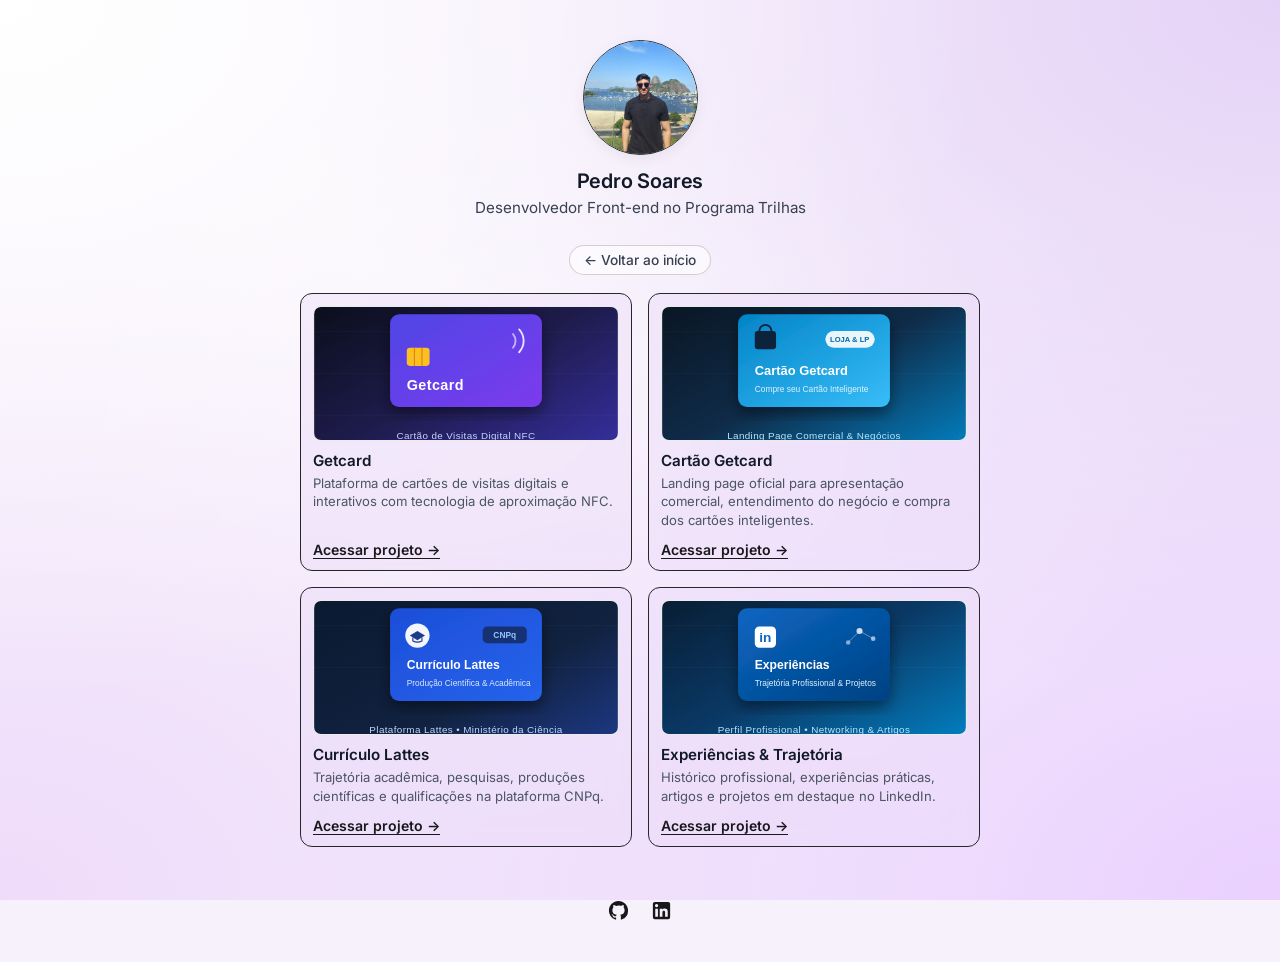
==== projetos.html @ 2b96a4a0 "Atualizações em "Meus projetos"" ====
<!DOCTYPE html>
<html lang="pt-BR">
<head>
  <meta charset="UTF-8">
  <meta name="viewport" content="width=device-width, initial-scale=1.0">
  <meta name="description" content="Projetos desenvolvidos por Pedro Soares - Front-end e Web Development">
  <title>Meus Projetos | Pedro Soares</title>
  <link rel="stylesheet" href="style.css">
</head>
<body>

  <main class="container">
    <!-- Cabeçalho do Perfil -->
    <header class="profile-header">
      <div class="avatar-wrapper">
        <img src="foto_perfil.jpg" alt="Foto de Pedro Soares" class="avatar-img">
      </div>
      <h1 class="profile-name">Pedro Soares</h1>
      <p class="profile-subtitle">Desenvolvedor Front-end no Programa Trilhas</p>
    </header>

    <!-- Botão de Voltar -->
    <nav class="back-nav" aria-label="Navegação secundária">
      <a href="index.html" class="btn-back">← Voltar ao início</a>
    </nav>

    <!-- Grade de Projetos (Grid 2x2 no Desktop, 1 coluna no Mobile) -->
    <section class="projects-grid" aria-label="Lista de projetos">
      
      <!-- Projeto 1: Getcard -->
      <article class="project-card">
        <div class="project-thumb">
          <img src="assets/getcard-preview.svg" alt="Preview da plataforma Getcard">
        </div>
        <h2 class="project-title">Getcard</h2>
        <p class="project-desc">Plataforma de cartões de visitas digitais e interativos com tecnologia de aproximação NFC.</p>
        <a href="https://getcard.digital/" target="_blank" rel="noopener noreferrer" class="project-link">Acessar projeto &rarr;</a>
      </article>

      <!-- Projeto 2: Cartão Getcard -->
      <article class="project-card">
        <div class="project-thumb">
          <img src="assets/cartaogetcard-preview.svg" alt="Preview da landing page Cartão Getcard">
        </div>
        <h2 class="project-title">Cartão Getcard</h2>
        <p class="project-desc">Landing page oficial para apresentação comercial, entendimento do negócio e compra dos cartões inteligentes.</p>
        <a href="https://cartaogetcard.com/" target="_blank" rel="noopener noreferrer" class="project-link">Acessar projeto &rarr;</a>
      </article>

      <!-- Projeto 3: Currículo Lattes -->
      <article class="project-card">
        <div class="project-thumb">
          <img src="assets/lattes-preview.svg" alt="Preview do Currículo Lattes">
        </div>
        <h2 class="project-title">Currículo Lattes</h2>
        <p class="project-desc">Trajetória acadêmica, pesquisas, produções científicas e qualificações na plataforma CNPq.</p>
        <a href="http://lattes.cnpq.br/6566179054337172" target="_blank" rel="noopener noreferrer" class="project-link">Acessar projeto &rarr;</a>
      </article>

      <!-- Projeto 4: Experiências & Trajetória (LinkedIn) -->
      <article class="project-card">
        <div class="project-thumb">
          <img src="assets/experiencias-preview.svg" alt="Preview do perfil e experiências no LinkedIn">
        </div>
        <h2 class="project-title">Experiências & Trajetória</h2>
        <p class="project-desc">Histórico profissional, experiências práticas, artigos e projetos em destaque no LinkedIn.</p>
        <a href="https://www.linkedin.com/in/pedro-soares-1592982bb" target="_blank" rel="noopener noreferrer" class="project-link">Acessar projeto &rarr;</a>
      </article>

    </section>

    <!-- Rodapé com Redes Sociais -->
    <footer class="footer-social">
      <a href="https://github.com/PedroSoaress" target="_blank" rel="noopener noreferrer" class="social-icon-link" aria-label="Acessar perfil no GitHub" title="GitHub">
        <svg viewBox="0 0 24 24" aria-hidden="true">
          <path d="M12 2C6.477 2 2 6.484 2 12.017c0 4.425 2.865 8.18 6.839 9.504.5.092.682-.217.682-.483 0-.237-.008-.868-.013-1.703-2.782.605-3.369-1.343-3.369-1.343-.454-1.158-1.11-1.466-1.11-1.466-.908-.62.069-.608.069-.608 1.003.07 1.53 1.032 1.53 1.032.892 1.53 2.341 1.088 2.91.832.092-.647.35-1.088.636-1.338-2.22-.253-4.555-1.113-4.555-4.951 0-1.093.39-1.988 1.029-2.688-.103-.253-.446-1.272.098-2.65 0 0 .84-.27 2.75 1.026A9.564 9.564 0 0112 6.844c.85.004 1.705.115 2.504.337 1.909-1.296 2.747-1.027 2.747-1.027.546 1.379.202 2.398.1 2.651.64.7 1.028 1.595 1.028 2.688 0 3.848-2.339 4.695-4.566 4.943.359.309.678.92.678 1.855 0 1.338-.012 2.419-.012 2.747 0 .268.18.58.688.482A10.019 10.019 0 0022 12.017C22 6.484 17.522 2 12 2z"/>
        </svg>
      </a>
      <a href="https://www.linkedin.com/in/pedro-soares-1592982bb" target="_blank" rel="noopener noreferrer" class="social-icon-link" aria-label="Acessar perfil no LinkedIn" title="LinkedIn">
        <svg viewBox="0 0 24 24" aria-hidden="true">
          <path d="M19 3a2 2 0 0 1 2 2v14a2 2 0 0 1-2 2H5a2 2 0 0 1-2-2V5a2 2 0 0 1 2-2h14m-.5 15.5v-5.3a3.26 3.26 0 0 0-3.26-3.26c-.85 0-1.84.52-2.28 1.3v-1.11h-2.79v8.37h2.79v-4.93c0-.77.62-1.4 1.39-1.4a1.4 1.4 0 0 1 1.4 1.4v4.93h2.75M6.88 8.56a1.68 1.68 0 0 0 1.68-1.68c0-.93-.75-1.69-1.68-1.69a1.69 1.69 0 0 0-1.69 1.69c0 .93.76 1.68 1.69 1.68m1.39 9.94v-8.37H5.5v8.37h2.77z"/>
        </svg>
      </a>
    </footer>
  </main>

</body>
</html>
---- style.css ----
@import url('https://fonts.googleapis.com/css2?family=Inter:wght@400;500;600;700&display=swap');

/* ==========================================================================
   Reset & Base Styles
   ========================================================================== */
* {
  margin: 0;
  padding: 0;
  box-sizing: border-box;
}

html, body {
  min-height: 100vh;
  font-family: 'Inter', -apple-system, BlinkMacSystemFont, 'Segoe UI', Roboto, Helvetica, Arial, sans-serif;
  color: #18181b;
  -webkit-font-smoothing: antialiased;
  -moz-osx-font-smoothing: grayscale;
}

body {
  display: flex;
  flex-direction: column;
  align-items: center;
  justify-content: center;
  /* Fundo degradê pastel exatamente fiel ao design do Figma */
  background-color: #f7f1fb;
  background-image: 
    radial-gradient(at 0% 0%, rgba(255, 255, 255, 1) 0px, transparent 55%),
    radial-gradient(at 100% 0%, rgba(220, 195, 245, 0.65) 0px, transparent 55%),
    radial-gradient(at 100% 100%, rgba(230, 200, 255, 0.8) 0px, transparent 55%),
    radial-gradient(at 0% 100%, rgba(235, 210, 250, 0.7) 0px, transparent 55%),
    radial-gradient(at 50% 50%, rgba(255, 255, 255, 0.4) 0px, transparent 65%);
  background-attachment: fixed;
  background-size: cover;
  padding: 40px 20px;
}

/* ==========================================================================
   Layout Container
   ========================================================================== */
.container {
  width: 100%;
  max-width: 680px;
  margin: 0 auto;
  display: flex;
  flex-direction: column;
  align-items: center;
  text-align: center;
  animation: fadeIn 0.4s ease-out;
}

@keyframes fadeIn {
  from {
    opacity: 0;
    transform: translateY(8px);
  }
  to {
    opacity: 1;
    transform: translateY(0);
  }
}

/* ==========================================================================
   Header / Perfil
   ========================================================================== */
.profile-header {
  display: flex;
  flex-direction: column;
  align-items: center;
  margin-bottom: 28px;
}

.avatar-wrapper {
  width: 115px;
  height: 115px;
  border-radius: 50%;
  border: 1.5px solid #27272a;
  overflow: hidden;
  background-color: #ffffff;
  box-shadow: 0 4px 14px rgba(0, 0, 0, 0.06);
  margin-bottom: 14px;
  transition: transform 0.3s ease;
}

.avatar-wrapper:hover {
  transform: scale(1.03);
}

.avatar-img {
  width: 100%;
  height: 100%;
  object-fit: cover;
  object-position: center 25%;
  display: block;
}

.profile-name {
  font-size: 1.25rem;
  font-weight: 600;
  color: #111827;
  letter-spacing: -0.01em;
  margin-bottom: 5px;
}

.profile-subtitle {
  font-size: 0.95rem;
  font-weight: 400;
  color: #374151;
}

/* ==========================================================================
   Tela Inicial - Botões de Navegação
   ========================================================================== */
.nav-buttons {
  width: 100%;
  max-width: 380px;
  display: flex;
  flex-direction: column;
  gap: 12px;
  margin-bottom: 8px;
}

.btn-action {
  display: flex;
  align-items: center;
  justify-content: center;
  width: 100%;
  padding: 13px 20px;
  background: rgba(235, 220, 248, 0.45);
  backdrop-filter: blur(10px);
  -webkit-backdrop-filter: blur(10px);
  border: 1.2px solid #27272a;
  border-radius: 8px;
  color: #18181b;
  font-size: 0.95rem;
  font-weight: 500;
  text-decoration: none;
  cursor: pointer;
  transition: all 0.22s cubic-bezier(0.4, 0, 0.2, 1);
}

.btn-action:hover {
  background: rgba(220, 200, 245, 0.78);
  transform: translateY(-2px);
  box-shadow: 0 4px 12px rgba(124, 58, 237, 0.14);
}

.btn-action:active {
  transform: translateY(0);
}

/* ==========================================================================
   Tela Sobre Mim
   ========================================================================== */
.about-box {
  max-width: 580px;
  margin: 0 auto 24px;
}

.about-text {
  font-size: 0.95rem;
  line-height: 1.68;
  color: #1f2937;
  text-align: center;
  margin-bottom: 12px;
}

/* ==========================================================================
   Tela Meus Projetos - Grid de Cards
   ========================================================================== */
.projects-grid {
  display: grid;
  grid-template-columns: repeat(2, 1fr);
  gap: 16px;
  width: 100%;
  max-width: 680px;
  margin-bottom: 24px;
}

.project-card {
  background: rgba(235, 220, 248, 0.45);
  backdrop-filter: blur(10px);
  -webkit-backdrop-filter: blur(10px);
  border: 1.2px solid #27272a;
  border-radius: 12px;
  padding: 12px;
  display: flex;
  flex-direction: column;
  text-align: left;
  transition: all 0.25s cubic-bezier(0.4, 0, 0.2, 1);
}

.project-card:hover {
  transform: translateY(-3px);
  box-shadow: 0 6px 18px rgba(124, 58, 237, 0.16);
  border-color: #18181b;
}

.project-thumb {
  width: 100%;
  height: 135px;
  border-radius: 8px;
  overflow: hidden;
  margin-bottom: 10px;
  background-color: #ffffff;
  border: 1px solid rgba(0, 0, 0, 0.08);
}

.project-thumb img {
  width: 100%;
  height: 100%;
  object-fit: cover;
  display: block;
}

.project-title {
  font-size: 0.95rem;
  font-weight: 600;
  color: #111827;
  margin-bottom: 4px;
}

.project-desc {
  font-size: 0.82rem;
  color: #4b5563;
  line-height: 1.4;
  margin-bottom: 12px;
}

.project-link {
  display: inline-flex;
  align-items: center;
  gap: 6px;
  font-size: 0.88rem;
  font-weight: 600;
  color: #18181b;
  text-decoration: underline;
  text-underline-offset: 3px;
  margin-top: auto;
  transition: all 0.2s ease;
}

.project-link:hover {
  gap: 10px;
  color: #6d28d9;
}

/* ==========================================================================
   Botão de Retorno (Voltar)
   ========================================================================== */
.back-nav {
  margin-bottom: 18px;
}

.btn-back {
  display: inline-flex;
  align-items: center;
  gap: 6px;
  font-size: 0.86rem;
  font-weight: 500;
  color: #374151;
  text-decoration: none;
  padding: 6px 14px;
  border-radius: 20px;
  background: rgba(255, 255, 255, 0.6);
  border: 1px solid rgba(39, 39, 42, 0.2);
  backdrop-filter: blur(8px);
  transition: all 0.2s ease;
}

.btn-back:hover {
  color: #111827;
  border-color: #27272a;
  background: rgba(255, 255, 255, 0.95);
  transform: translateX(-2px);
}

/* ==========================================================================
   Rodapé & Ícones de Redes Sociais
   ========================================================================== */
.footer-social {
  margin-top: 28px;
  display: flex;
  justify-content: center;
  align-items: center;
  gap: 20px;
}

.social-icon-link {
  display: inline-flex;
  align-items: center;
  justify-content: center;
  color: #18181b;
  text-decoration: none;
  transition: transform 0.2s ease, opacity 0.2s ease, color 0.2s ease;
}

.social-icon-link svg {
  width: 23px;
  height: 23px;
  fill: currentColor;
}

.social-icon-link:hover {
  transform: scale(1.18);
  color: #6d28d9;
}

/* ==========================================================================
   Responsividade (Mobile & Tablet)
   ========================================================================== */
@media (max-width: 600px) {
  body {
    padding: 30px 16px;
    justify-content: flex-start;
  }

  .projects-grid {
    grid-template-columns: 1fr;
    max-width: 380px;
  }

  .avatar-wrapper {
    width: 100px;
    height: 100px;
  }

  .profile-name {
    font-size: 1.15rem;
  }

  .profile-subtitle {
    font-size: 0.88rem;
  }

  .nav-buttons {
    max-width: 100%;
  }

  .about-text {
    font-size: 0.9rem;
    padding: 0 4px;
  }
}
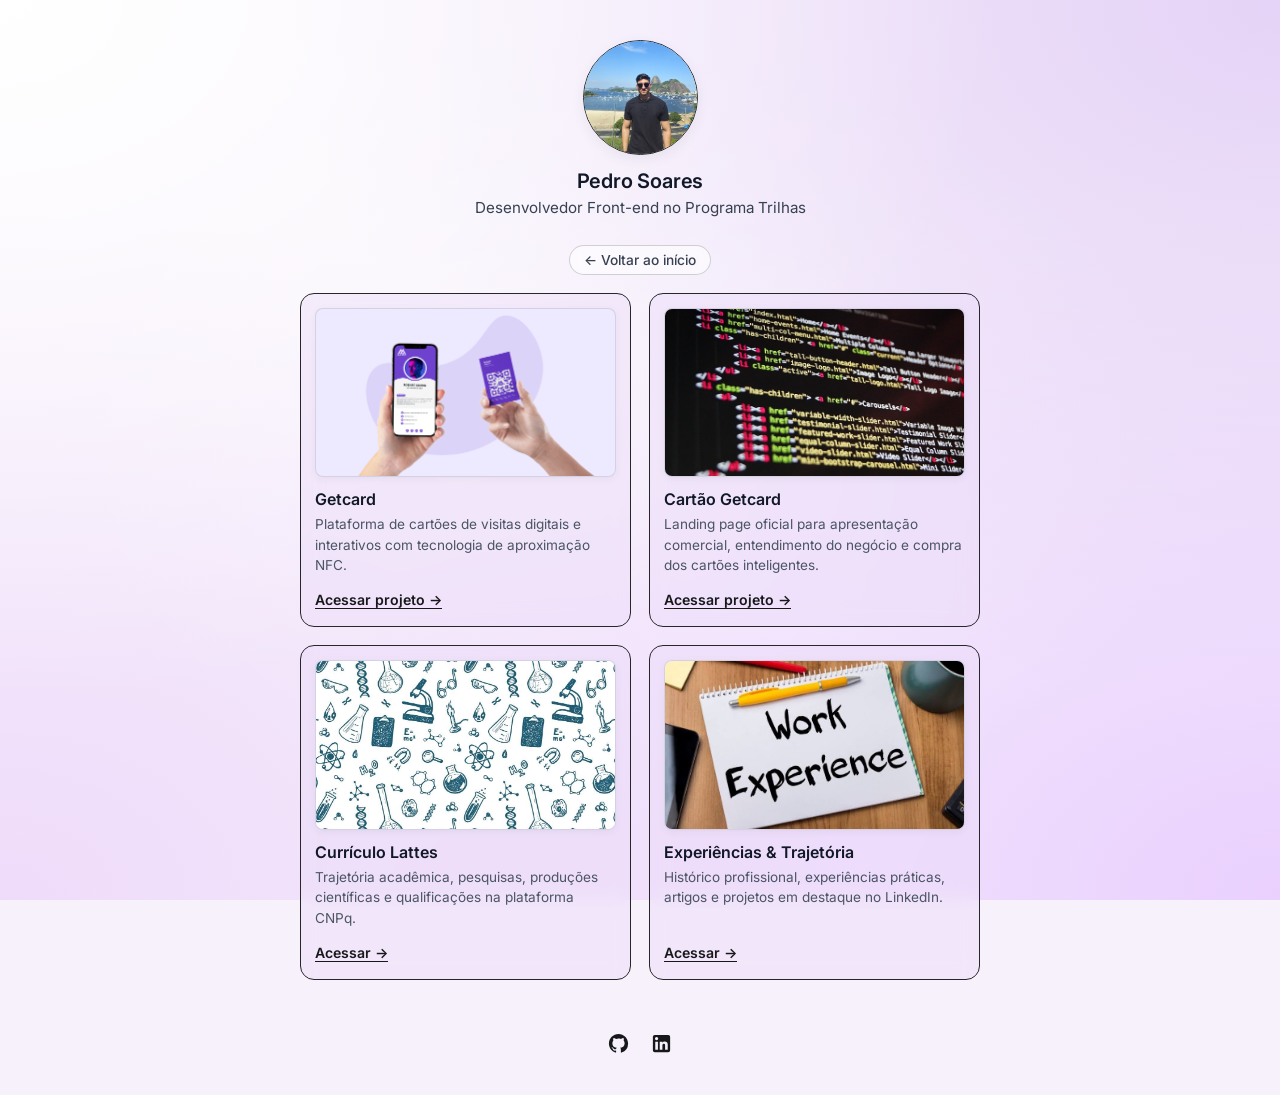
==== commit 64f65a6f: "Atualização de novas fotos para os cards e novo readme" ====
--- a/projetos.html
+++ b/projetos.html
@@ -30,7 +30,7 @@
       <!-- Projeto 1: Getcard -->
       <article class="project-card">
         <div class="project-thumb">
-          <img src="assets/getcard-preview.svg" alt="Preview da plataforma Getcard">
+          <img src="assets/getcard.png" alt="Capa do projeto Getcard - Plataforma de Cartões Digitais NFC" loading="lazy">
         </div>
         <h2 class="project-title">Getcard</h2>
         <p class="project-desc">Plataforma de cartões de visitas digitais e interativos com tecnologia de aproximação NFC.</p>
@@ -40,7 +40,7 @@
       <!-- Projeto 2: Cartão Getcard -->
       <article class="project-card">
         <div class="project-thumb">
-          <img src="assets/cartaogetcard-preview.svg" alt="Preview da landing page Cartão Getcard">
+          <img src="assets/cartaogetcard.jpg" alt="Capa do projeto Cartão Getcard - Landing Page Comercial" loading="lazy">
         </div>
         <h2 class="project-title">Cartão Getcard</h2>
         <p class="project-desc">Landing page oficial para apresentação comercial, entendimento do negócio e compra dos cartões inteligentes.</p>
@@ -50,21 +50,21 @@
       <!-- Projeto 3: Currículo Lattes -->
       <article class="project-card">
         <div class="project-thumb">
-          <img src="assets/lattes-preview.svg" alt="Preview do Currículo Lattes">
+          <img src="assets/lattes.jpg" alt="Capa do Currículo Lattes - Trajetória Acadêmica e Produção Científica" loading="lazy">
         </div>
         <h2 class="project-title">Currículo Lattes</h2>
         <p class="project-desc">Trajetória acadêmica, pesquisas, produções científicas e qualificações na plataforma CNPq.</p>
-        <a href="http://lattes.cnpq.br/6566179054337172" target="_blank" rel="noopener noreferrer" class="project-link">Acessar projeto &rarr;</a>
+        <a href="http://lattes.cnpq.br/6566179054337172" target="_blank" rel="noopener noreferrer" class="project-link">Acessar &rarr;</a>
       </article>
 
       <!-- Projeto 4: Experiências & Trajetória (LinkedIn) -->
       <article class="project-card">
         <div class="project-thumb">
-          <img src="assets/experiencias-preview.svg" alt="Preview do perfil e experiências no LinkedIn">
+          <img src="assets/experiencias.jpg" alt="Capa de Experiências & Trajetória Profissional no LinkedIn" loading="lazy">
         </div>
         <h2 class="project-title">Experiências & Trajetória</h2>
         <p class="project-desc">Histórico profissional, experiências práticas, artigos e projetos em destaque no LinkedIn.</p>
-        <a href="https://www.linkedin.com/in/pedro-soares-1592982bb" target="_blank" rel="noopener noreferrer" class="project-link">Acessar projeto &rarr;</a>
+        <a href="https://www.linkedin.com/in/pedro-soares-1592982bb" target="_blank" rel="noopener noreferrer" class="project-link">Acessar &rarr;</a>
       </article>
 
     </section>
--- a/style.css
+++ b/style.css
@@ -171,7 +171,7 @@
 .projects-grid {
   display: grid;
   grid-template-columns: repeat(2, 1fr);
-  gap: 16px;
+  gap: 18px;
   width: 100%;
   max-width: 680px;
   margin-bottom: 24px;
@@ -182,8 +182,8 @@
   backdrop-filter: blur(10px);
   -webkit-backdrop-filter: blur(10px);
   border: 1.2px solid #27272a;
-  border-radius: 12px;
-  padding: 12px;
+  border-radius: 14px;
+  padding: 14px 14px 18px;
   display: flex;
   flex-direction: column;
   text-align: left;
@@ -192,18 +192,19 @@
 
 .project-card:hover {
   transform: translateY(-3px);
-  box-shadow: 0 6px 18px rgba(124, 58, 237, 0.16);
+  box-shadow: 0 8px 24px rgba(124, 58, 237, 0.18);
   border-color: #18181b;
 }
 
 .project-thumb {
   width: 100%;
-  height: 135px;
+  aspect-ratio: 16 / 9;
   border-radius: 8px;
   overflow: hidden;
-  margin-bottom: 10px;
-  background-color: #ffffff;
-  border: 1px solid rgba(0, 0, 0, 0.08);
+  margin-bottom: 12px;
+  background-color: #ede9fe;
+  border: 1px solid rgba(0, 0, 0, 0.1);
+  box-shadow: 0 2px 8px rgba(0, 0, 0, 0.05);
 }
 
 .project-thumb img {
@@ -211,20 +212,26 @@
   height: 100%;
   object-fit: cover;
   display: block;
+  transition: transform 0.35s ease;
+}
+
+.project-card:hover .project-thumb img {
+  transform: scale(1.04);
 }
 
 .project-title {
-  font-size: 0.95rem;
+  font-size: 1rem;
   font-weight: 600;
   color: #111827;
-  margin-bottom: 4px;
+  margin-bottom: 5px;
 }
 
 .project-desc {
-  font-size: 0.82rem;
+  font-size: 0.85rem;
   color: #4b5563;
-  line-height: 1.4;
-  margin-bottom: 12px;
+  line-height: 1.5;
+  margin-bottom: 16px;
+  flex-grow: 1;
 }
 
 .project-link {
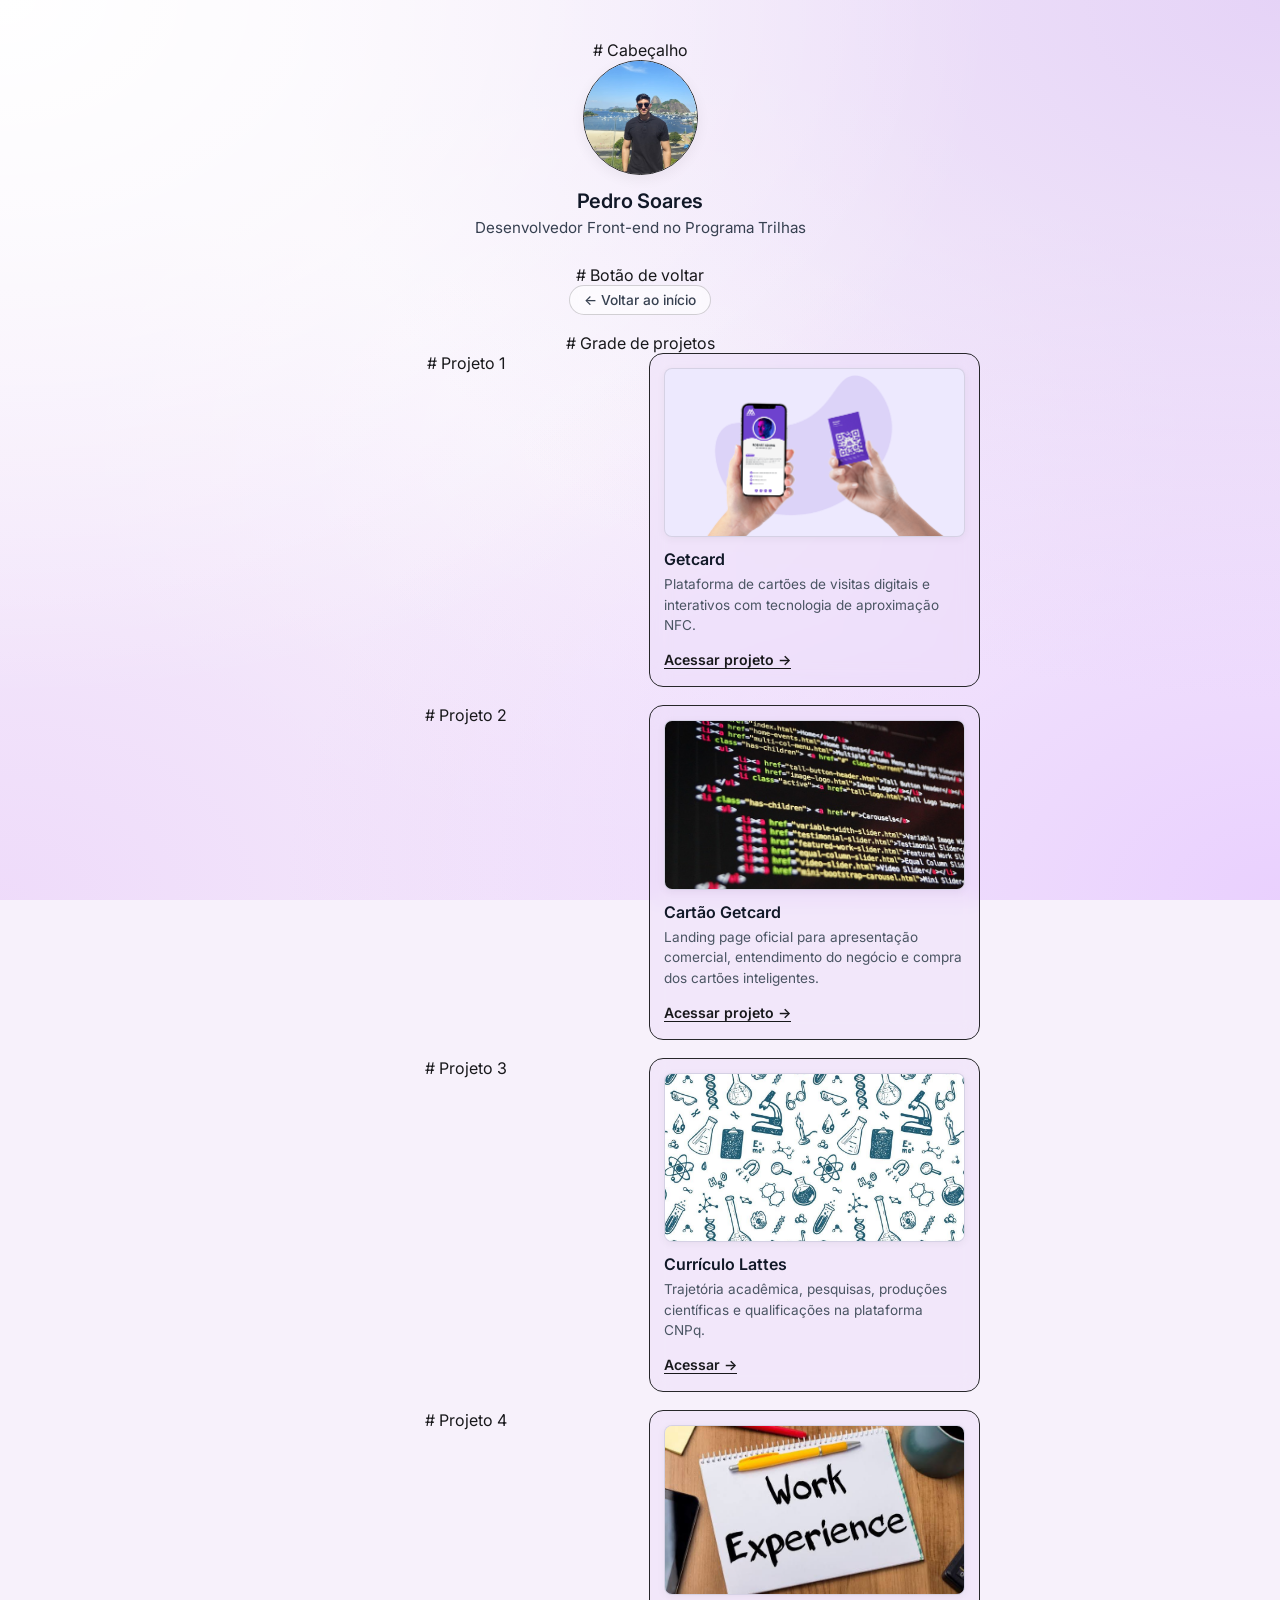
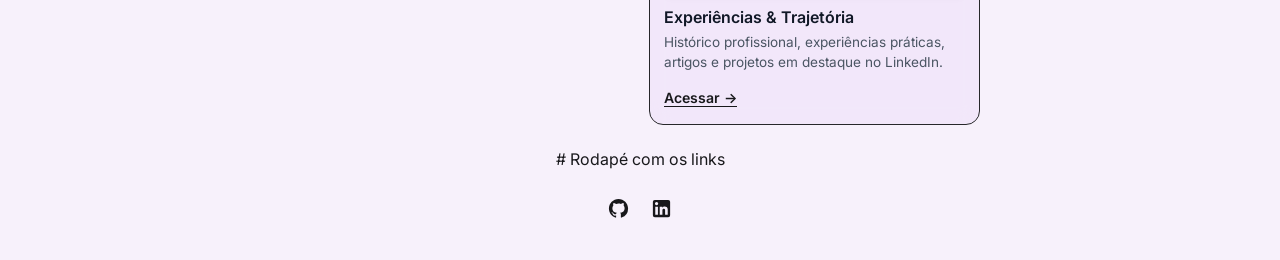
==== commit b9fa6e9a: "Alterações no readme" ====
--- a/projetos.html
+++ b/projetos.html
@@ -10,7 +10,7 @@
 <body>
 
   <main class="container">
-    <!-- Cabeçalho do Perfil -->
+    # Cabeçalho
     <header class="profile-header">
       <div class="avatar-wrapper">
         <img src="foto_perfil.jpg" alt="Foto de Pedro Soares" class="avatar-img">
@@ -19,15 +19,15 @@
       <p class="profile-subtitle">Desenvolvedor Front-end no Programa Trilhas</p>
     </header>
 
-    <!-- Botão de Voltar -->
+    # Botão de voltar
     <nav class="back-nav" aria-label="Navegação secundária">
       <a href="index.html" class="btn-back">← Voltar ao início</a>
     </nav>
 
-    <!-- Grade de Projetos (Grid 2x2 no Desktop, 1 coluna no Mobile) -->
+    # Grade de projetos
     <section class="projects-grid" aria-label="Lista de projetos">
       
-      <!-- Projeto 1: Getcard -->
+      # Projeto 1
       <article class="project-card">
         <div class="project-thumb">
           <img src="assets/getcard.png" alt="Capa do projeto Getcard - Plataforma de Cartões Digitais NFC" loading="lazy">
@@ -37,7 +37,7 @@
         <a href="https://getcard.digital/" target="_blank" rel="noopener noreferrer" class="project-link">Acessar projeto &rarr;</a>
       </article>
 
-      <!-- Projeto 2: Cartão Getcard -->
+      # Projeto 2
       <article class="project-card">
         <div class="project-thumb">
           <img src="assets/cartaogetcard.jpg" alt="Capa do projeto Cartão Getcard - Landing Page Comercial" loading="lazy">
@@ -47,7 +47,7 @@
         <a href="https://cartaogetcard.com/" target="_blank" rel="noopener noreferrer" class="project-link">Acessar projeto &rarr;</a>
       </article>
 
-      <!-- Projeto 3: Currículo Lattes -->
+      # Projeto 3
       <article class="project-card">
         <div class="project-thumb">
           <img src="assets/lattes.jpg" alt="Capa do Currículo Lattes - Trajetória Acadêmica e Produção Científica" loading="lazy">
@@ -57,7 +57,7 @@
         <a href="http://lattes.cnpq.br/6566179054337172" target="_blank" rel="noopener noreferrer" class="project-link">Acessar &rarr;</a>
       </article>
 
-      <!-- Projeto 4: Experiências & Trajetória (LinkedIn) -->
+      # Projeto 4
       <article class="project-card">
         <div class="project-thumb">
           <img src="assets/experiencias.jpg" alt="Capa de Experiências & Trajetória Profissional no LinkedIn" loading="lazy">
@@ -69,7 +69,7 @@
 
     </section>
 
-    <!-- Rodapé com Redes Sociais -->
+    # Rodapé com os links
     <footer class="footer-social">
       <a href="https://github.com/PedroSoaress" target="_blank" rel="noopener noreferrer" class="social-icon-link" aria-label="Acessar perfil no GitHub" title="GitHub">
         <svg viewBox="0 0 24 24" aria-hidden="true">
--- a/style.css
+++ b/style.css
@@ -1,8 +1,5 @@
 @import url('https://fonts.googleapis.com/css2?family=Inter:wght@400;500;600;700&display=swap');
 
-/* ==========================================================================
-   Reset & Base Styles
-   ========================================================================== */
 * {
   margin: 0;
   padding: 0;
@@ -35,9 +32,6 @@
   padding: 40px 20px;
 }
 
-/* ==========================================================================
-   Layout Container
-   ========================================================================== */
 .container {
   width: 100%;
   max-width: 680px;
@@ -60,9 +54,6 @@
   }
 }
 
-/* ==========================================================================
-   Header / Perfil
-   ========================================================================== */
 .profile-header {
   display: flex;
   flex-direction: column;
@@ -108,9 +99,6 @@
   color: #374151;
 }
 
-/* ==========================================================================
-   Tela Inicial - Botões de Navegação
-   ========================================================================== */
 .nav-buttons {
   width: 100%;
   max-width: 380px;
@@ -149,9 +137,6 @@
   transform: translateY(0);
 }
 
-/* ==========================================================================
-   Tela Sobre Mim
-   ========================================================================== */
 .about-box {
   max-width: 580px;
   margin: 0 auto 24px;
@@ -165,9 +150,6 @@
   margin-bottom: 12px;
 }
 
-/* ==========================================================================
-   Tela Meus Projetos - Grid de Cards
-   ========================================================================== */
 .projects-grid {
   display: grid;
   grid-template-columns: repeat(2, 1fr);
@@ -252,9 +234,6 @@
   color: #6d28d9;
 }
 
-/* ==========================================================================
-   Botão de Retorno (Voltar)
-   ========================================================================== */
 .back-nav {
   margin-bottom: 18px;
 }
@@ -282,9 +261,6 @@
   transform: translateX(-2px);
 }
 
-/* ==========================================================================
-   Rodapé & Ícones de Redes Sociais
-   ========================================================================== */
 .footer-social {
   margin-top: 28px;
   display: flex;
@@ -313,9 +289,6 @@
   color: #6d28d9;
 }
 
-/* ==========================================================================
-   Responsividade (Mobile & Tablet)
-   ========================================================================== */
 @media (max-width: 600px) {
   body {
     padding: 30px 16px;
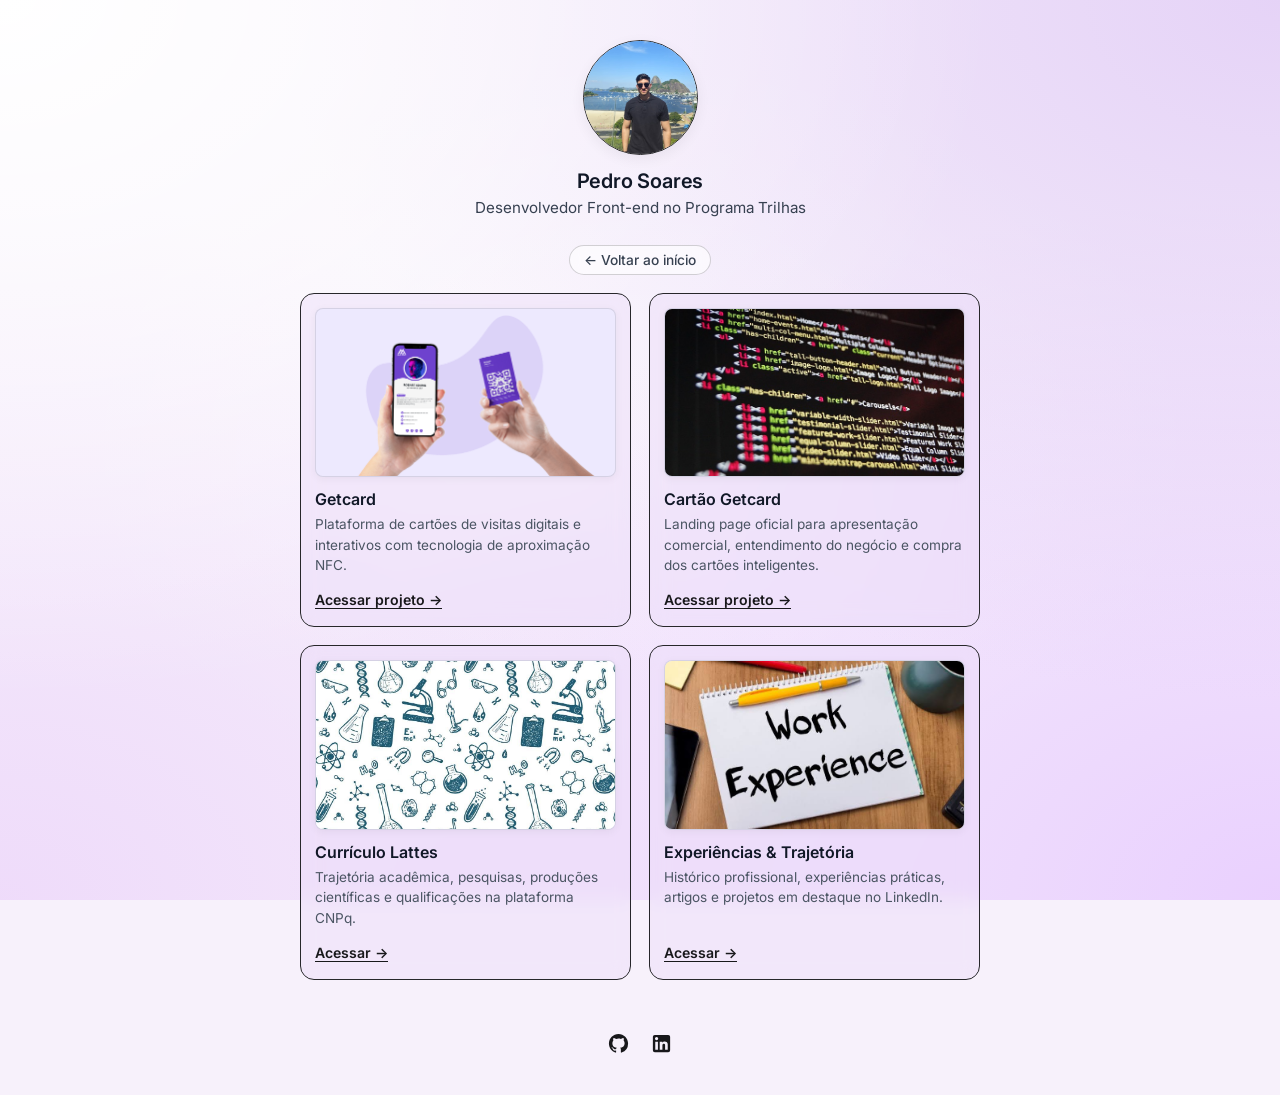
==== commit 797a8122: "Alteração nos comentários do código" ====
--- a/projetos.html
+++ b/projetos.html
@@ -10,7 +10,7 @@
 <body>
 
   <main class="container">
-    # Cabeçalho
+    <!-- Cabeçalho -->
     <header class="profile-header">
       <div class="avatar-wrapper">
         <img src="foto_perfil.jpg" alt="Foto de Pedro Soares" class="avatar-img">
@@ -19,15 +19,15 @@
       <p class="profile-subtitle">Desenvolvedor Front-end no Programa Trilhas</p>
     </header>
 
-    # Botão de voltar
+    <!-- Botão de voltar -->
     <nav class="back-nav" aria-label="Navegação secundária">
       <a href="index.html" class="btn-back">← Voltar ao início</a>
     </nav>
 
-    # Grade de projetos
+    <!-- Grade de projetos -->
     <section class="projects-grid" aria-label="Lista de projetos">
       
-      # Projeto 1
+      <!-- Projeto 1 -->
       <article class="project-card">
         <div class="project-thumb">
           <img src="assets/getcard.png" alt="Capa do projeto Getcard - Plataforma de Cartões Digitais NFC" loading="lazy">
@@ -37,7 +37,7 @@
         <a href="https://getcard.digital/" target="_blank" rel="noopener noreferrer" class="project-link">Acessar projeto &rarr;</a>
       </article>
 
-      # Projeto 2
+      <!-- Projeto 2 -->
       <article class="project-card">
         <div class="project-thumb">
           <img src="assets/cartaogetcard.jpg" alt="Capa do projeto Cartão Getcard - Landing Page Comercial" loading="lazy">
@@ -47,7 +47,7 @@
         <a href="https://cartaogetcard.com/" target="_blank" rel="noopener noreferrer" class="project-link">Acessar projeto &rarr;</a>
       </article>
 
-      # Projeto 3
+      <!-- Projeto 3 -->
       <article class="project-card">
         <div class="project-thumb">
           <img src="assets/lattes.jpg" alt="Capa do Currículo Lattes - Trajetória Acadêmica e Produção Científica" loading="lazy">
@@ -57,7 +57,7 @@
         <a href="http://lattes.cnpq.br/6566179054337172" target="_blank" rel="noopener noreferrer" class="project-link">Acessar &rarr;</a>
       </article>
 
-      # Projeto 4
+      <!-- Projeto 4 -->
       <article class="project-card">
         <div class="project-thumb">
           <img src="assets/experiencias.jpg" alt="Capa de Experiências & Trajetória Profissional no LinkedIn" loading="lazy">
@@ -69,7 +69,7 @@
 
     </section>
 
-    # Rodapé com os links
+    <!-- Rodapé com os links -->
     <footer class="footer-social">
       <a href="https://github.com/PedroSoaress" target="_blank" rel="noopener noreferrer" class="social-icon-link" aria-label="Acessar perfil no GitHub" title="GitHub">
         <svg viewBox="0 0 24 24" aria-hidden="true">
